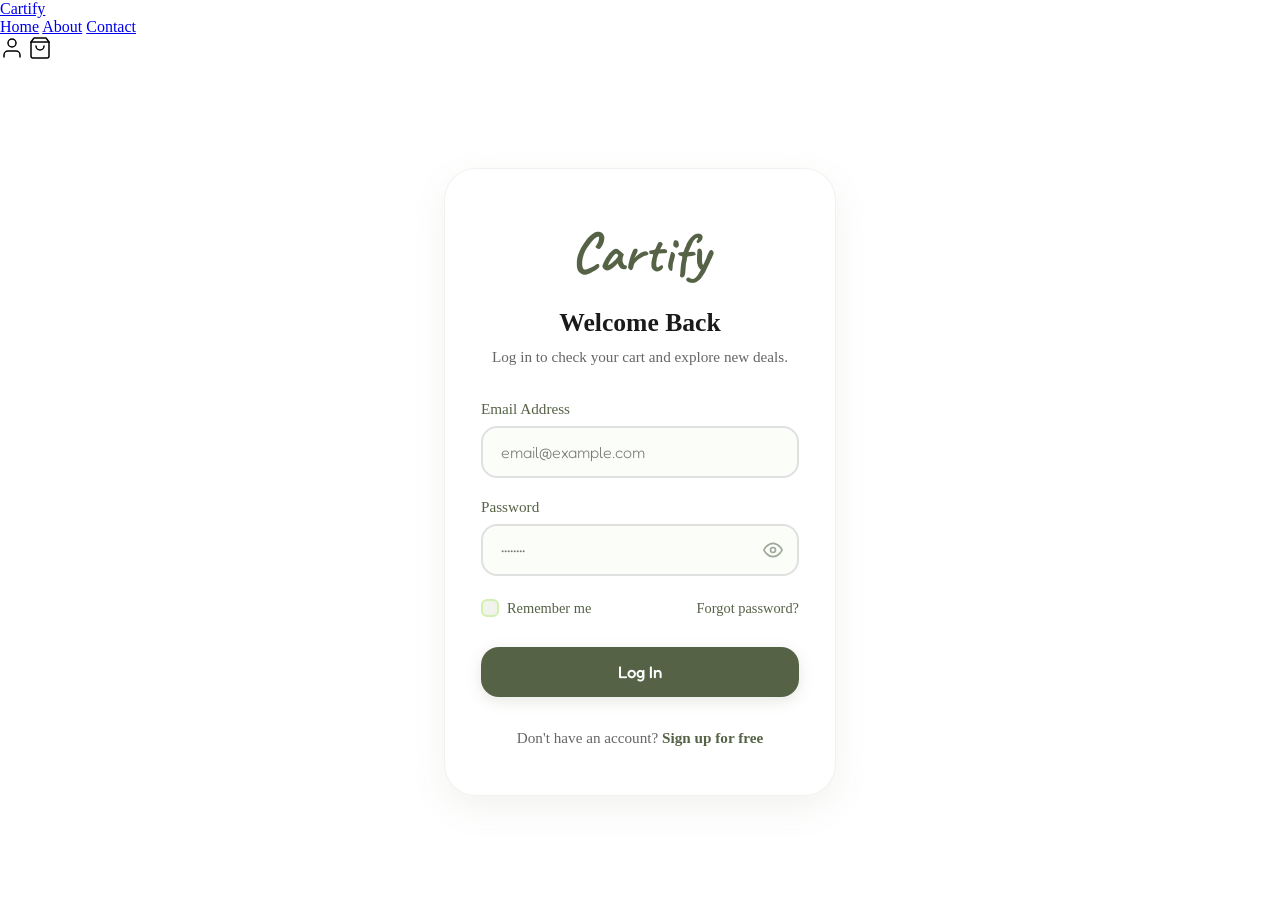
==== Login/index.html @ 8c4084c2 "login file is add" ====
<!DOCTYPE html>
<html lang="en">
<head>
    <meta charset="UTF-8">
    <meta name="viewport" content="width=device-width, initial-scale=1.0">
    <title>Login - Cartify</title>
    <link rel="stylesheet" href="../header.css">
    <link rel="stylesheet" href="style.css">
</head>
<body>

<header class="header">
    <a href="../index.html" class="logo">Cartify</a>
    
    <nav class="nav-links">
        <a href="../index.html">Home</a>
        <a href="#">About</a>
        <a href="#">Contact</a>
    </nav>

    <div class="nav-icons">
        <svg width="24" height="24" viewBox="0 0 24 24" fill="none" stroke="currentColor" stroke-width="1.5" stroke-linecap="round" stroke-linejoin="round">
            <path d="M20 21v-2a4 4 0 0 0-4-4H8a4 4 0 0 0-4 4v2"></path>
            <circle cx="12" cy="7" r="4"></circle>
        </svg>
        <svg width="24" height="24" viewBox="0 0 24 24" fill="none" stroke="currentColor" stroke-width="1.5" stroke-linecap="round" stroke-linejoin="round">
            <path d="M6 2L3 6v14a2 2 0 0 0 2 2h14a2 2 0 0 0 2-2V6l-3-4z"></path>
            <line x1="3" y1="6" x2="21" y2="6"></line>
            <path d="M16 10a4 4 0 0 1-8 0"></path>
        </svg>
    </div>
</header>

    <main class="login-page-wrapper">
        <div class="auth-container">
            <div class="auth-card">
                <a href="../index.html" class="auth-logo">Cartify</a>
                
                <h1 class="auth-title">Welcome Back</h1>
                <p class="auth-subtitle">Log in to check your cart and explore new deals.</p>
                
                <form id="loginForm" class="auth-form" action="login-process.php" method="POST">
                    <div class="input-group">
                        <label for="email">Email Address</label>
                        <input type="email" id="email" name="email" placeholder="email@example.com" required autocomplete="email">
                    </div>
                    
                    <div class="input-group">
                        <label for="password">Password</label>
                        <div class="password-wrapper">
                            <input type="password" id="password" name="password" placeholder="••••••••" required autocomplete="current-password">
                            <button type="button" class="password-toggle" id="passwordToggle" aria-label="Toggle password visibility">
                                <svg class="eye-icon" width="20" height="20" viewBox="0 0 24 24" fill="none" stroke="currentColor" stroke-width="2" stroke-linecap="round" stroke-linejoin="round">
                                    <path d="M1 12s4-8 11-8 11 8 11 8-4 8-11 8-11-8-11-8z"></path>
                                    <circle cx="12" cy="12" r="3"></circle>
                                </svg>
                            </button>
                        </div>
                    </div>
                    
                    <div class="form-utilities">
                        <label class="checkbox-container">
                            <input type="checkbox" name="remember">
                            <span class="custom-checkmark"></span>
                            Remember me
                        </label>
                        <a href="#" class="forgot-link">Forgot password?</a>
                    </div>
                    
                    <button type="submit" class="submit-btn">Log In</button>
                </form>
                
                <div class="auth-footer">
                    <p>Don't have an account? <a href="../Signup/index.html">Sign up for free</a></p>
                </div>
            </div>
        </div>
    </main>

    <script>
        const passwordInput = document.getElementById('password');
        const passwordToggle = document.getElementById('passwordToggle');
        
        passwordToggle.addEventListener('click', () => {
            const isPassword = passwordInput.getAttribute('type') === 'password';
            passwordInput.setAttribute('type', isPassword ? 'text' : 'password');
            passwordToggle.classList.toggle('visible');
        });
    </script>
</body>
</html>
---- Login/style.css ----
/* --- Google Fonts Import --- */
@import url('https://fonts.googleapis.com/css2?family=Fredoka:wght@300..700&family=Caveat:wght@400..700&display=swap');

* {
    margin: 0;
    padding: 0;
    box-sizing: border-box;
}

/* Inside Login/style.css */

/* 1. Make the body a standard column layout so header sits on top */
body {
    display: flex;
    flex-direction: column;
    min-height: 100vh;
    margin: 0;
    background-color: #FFF; /* Match your page background */
}

/* 2. Push the header to take 100% full width */
.header {
    width: 100%;
    width: -webkit-fill-available;
}

/* 3. Move your centering layout rules to this wrapper container instead of 'body' */
.login-page-wrapper {
    flex: 1; /* Takes up all remaining screen height below the header */
    display: flex;
    justify-content: center;
    align-items: center;
    padding: 40px 20px;
}

.auth-container {
    width: 100%;
    max-width: 440px;
    padding: 24px;
}

.auth-card {
    background-color: #ffffff;
    border-radius: 32px;
    padding: 48px 36px;
    box-shadow: 0 12px 36px rgba(85, 98, 70, 0.08); /* Soft matching olive shadow */
    border: 1px solid rgba(85, 98, 70, 0.08);
}

/* Brand Logo (Caveat style matching header) */
.auth-logo {
    font-family: 'Caveat', cursive;
    font-size: 3.5rem;
    color: #556246; /* Brand Primary Olive */
    text-decoration: none;
    display: block;
    text-align: center;
    margin-bottom: 20px;
    font-weight: 700;
}

.auth-title {
    font-size: 1.6rem;
    font-weight: 600;
    color: #1a1a1a;
    text-align: center;
    margin-bottom: 8px;
}

.auth-subtitle {
    font-size: 0.95rem;
    font-weight: 300;
    color: #666666;
    text-align: center;
    margin-bottom: 32px;
    line-height: 1.4;
}

.auth-form {
    display: flex;
    flex-direction: column;
    gap: 20px;
}

.input-group {
    display: flex;
    flex-direction: column;
    gap: 8px;
}

.input-group label {
    font-size: 0.95rem;
    font-weight: 500;
    color: #556246;
}

.input-group input {
    font-family: 'Fredoka', sans-serif;
    font-weight: 300;
    font-size: 1rem;
    padding: 14px 18px;
    border: 2px solid #e0e0e0;
    border-radius: 16px;
    outline: none;
    background-color: #fafdf8;
    transition: border-color 0.2s ease, background-color 0.2s ease;
    width: 100%;
}

.input-group input:focus {
    border-color: #556246;
    background-color: #ffffff;
}

/* Password eye container adjustments */
.password-wrapper {
    position: relative;
    width: 100%;
}

.password-toggle {
    position: absolute;
    right: 16px;
    top: 50%;
    transform: translateY(-50%);
    background: none;
    border: none;
    cursor: pointer;
    color: #a0a899;
    display: flex;
    align-items: center;
    justify-content: center;
    transition: color 0.2s ease;
}

.password-toggle:hover,
.password-toggle.visible {
    color: #556246;
}

/* Custom Checkbox Design */
.form-utilities {
    display: flex;
    justify-content: space-between;
    align-items: center;
    font-size: 0.9rem;
    margin-top: 4px;
}

.checkbox-container {
    display: flex;
    align-items: center;
    position: relative;
    padding-left: 26px;
    cursor: pointer;
    user-select: none;
    color: #556246;
    font-weight: 400;
}

.checkbox-container input {
    position: absolute;
    opacity: 0;
    cursor: pointer;
    height: 0;
    width: 0;
}

.custom-checkmark {
    position: absolute;
    top: 50%;
    left: 0;
    transform: translateY(-50%);
    height: 18px;
    width: 18px;
    background-color: #f0f4ec;
    border: 2px solid #d2f0b0;
    border-radius: 6px;
    transition: background-color 0.2s ease, border-color 0.2s ease;
}

.checkbox-container:hover input ~ .custom-checkmark {
    border-color: #556246;
}

.checkbox-container input:checked ~ .custom-checkmark {
    background-color: #556246;
    border-color: #556246;
}

.custom-checkmark:after {
    content: "";
    position: absolute;
    display: none;
}

.checkbox-container input:checked ~ .custom-checkmark:after {
    display: block;
}

.checkbox-container .custom-checkmark:after {
    left: 5px;
    top: 2px;
    width: 4px;
    height: 8px;
    border: solid white;
    border-width: 0 2px 2px 0;
    transform: rotate(45deg);
}

.forgot-link {
    color: #556246;
    text-decoration: none;
    font-weight: 500;
    transition: opacity 0.2s;
}

.forgot-link:hover {
    text-decoration: underline;
}

/* Primary Form Action Button */
.submit-btn {
    font-family: 'Fredoka', sans-serif;
    font-size: 1.05rem;
    font-weight: 500;
    background-color: #556246;
    color: #ffffff;
    border: none;
    padding: 15px;
    border-radius: 18px;
    cursor: pointer;
    box-shadow: 0 4px 15px rgba(85, 98, 70, 0.15);
    transition: background-color 0.2s, transform 0.2s;
    margin-top: 10px;
}

.submit-btn:hover {
    background-color: #424d36;
    transform: translateY(-2px);
}

.submit-btn:active {
    transform: translateY(0);
}

/* Form Redirect Footer */
.auth-footer {
    margin-top: 32px;
    text-align: center;
    font-size: 0.95rem;
    color: #666666;
}

.auth-footer a {
    color: #556246;
    text-decoration: none;
    font-weight: 600;
    transition: opacity 0.2s;
}

.auth-footer a:hover {
    text-decoration: underline;
}

/* Mobile Responsiveness */
@media (max-width: 480px) {
    .auth-card {
        padding: 36px 24px;
        border-radius: 24px;
    }
}
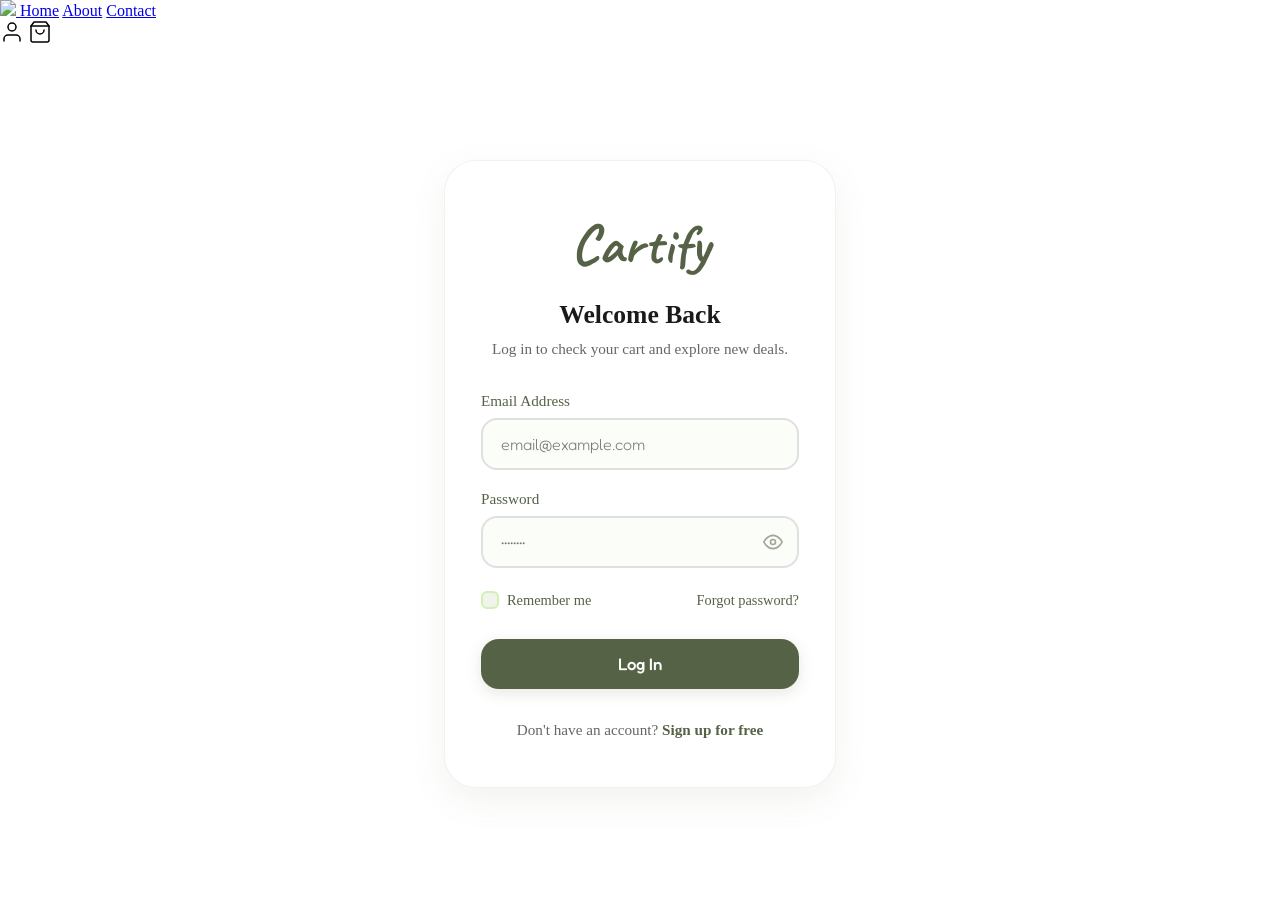
==== commit 54d24523: "Logo is linked to different pages" ====
--- a/Login/index.html
+++ b/Login/index.html
@@ -10,7 +10,7 @@
 <body>
 
 <header class="header">
-    <a href="../index.html" class="logo">Cartify</a>
+    <a href="../index.html" class="logo"><img src="../assets/logo.png></a>
     
     <nav class="nav-links">
         <a href="../index.html">Home</a>
@@ -88,4 +88,4 @@
         });
     </script>
 </body>
-</html>+</html>
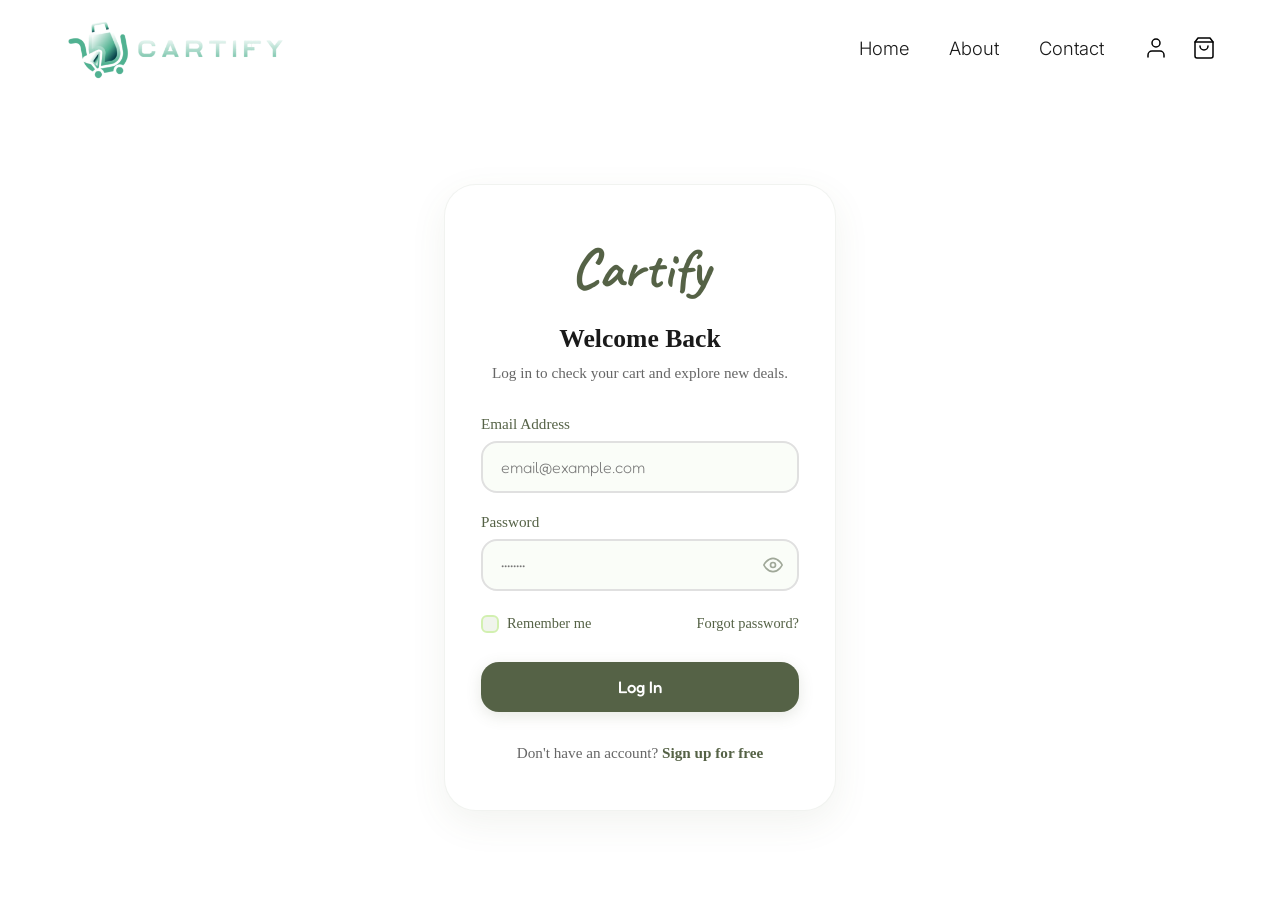
==== commit a781455b: "Fix logo image tag in Login/index.html Corrected the logo image tag in the header section." ====
--- a/Login/index.html
+++ b/Login/index.html
@@ -10,7 +10,7 @@
 <body>
 
 <header class="header">
-    <a href="../index.html" class="logo"><img src="../assets/logo.png></a>
+    <img src="../assets/logo.png" height=65px alt="logo" >
     
     <nav class="nav-links">
         <a href="../index.html">Home</a>
--- a/header.css
+++ b/header.css
@@ -0,0 +1,216 @@
+/* header.css */
+
+/* Fonts required specifically for the header */
+@import url('https://fonts.googleapis.com/css2?family=Inter:wght@300;400;500&family=Just+Another+Hand&display=swap');
+
+/* Reset rules for the header elements */
+.header * {
+    margin: 0;
+    padding: 0;
+    box-sizing: border-box;
+}
+
+/* Header & Navigation Styling */
+.header {
+    display: flex;
+    align-items: center; 
+    padding: 15px 5%;
+    max-width: 1440px;
+    margin: 0 auto;
+    background-color: #ffffff; /* Prevents transparency issues */
+}
+
+.logo {
+    font-family: 'Just Another Hand', cursive;
+    font-size: 3.5rem;
+    color: #5D6247;
+    text-decoration: none;
+    line-height: 1;
+}
+/* --- Expandable Search Bar CSS --- */
+.search-container {
+    display: flex;
+    align-items: center;
+    position: relative;
+}
+
+/* The search bar is hidden and collapsed by default */
+.search-input-wrapper {
+    display: flex;
+    align-items: center;
+    width: 0;
+    overflow: hidden;
+    transition: width 0.4s cubic-bezier(0.4, 0, 0.2, 1), padding 0.3s ease;
+    background-color: #fafdf8;
+    border-radius: 50px;
+    padding: 0;
+}
+
+/* Active class applied via JS to slide the search bar open */
+.search-input-wrapper.active {
+    width: 280px;
+    padding: 6px 16px;
+    border: 2px solid #5D6247;
+    margin-right: 10px;
+}
+
+.search-input {
+    border: none;
+    background: transparent;
+    outline: none;
+    font-size: 0.95rem;
+    font-family: 'Inter', sans-serif;
+    width: 100%;
+    color: #1a1a1a;
+}
+
+.search-btn {
+    background: none;
+    border: none;
+    cursor: pointer;
+    color: #5D6247;
+    display: flex;
+    align-items: center;
+    justify-content: center;
+    padding: 8px;
+    border-radius: 50%;
+    transition: background-color 0.2s, transform 0.2s;
+}
+
+.search-btn:hover {
+    background-color: rgba(93, 98, 71, 0.08);
+    transform: scale(1.05);
+}
+
+.search-btn svg {
+    width: 22px;
+    height: 22px;
+    fill: none;
+    stroke: currentColor;
+    stroke-width: 2.5;
+    stroke-linecap: round;
+    stroke-linejoin: round;
+}
+
+.nav-links {
+    display: flex;
+    gap: 40px;
+    margin-left: auto;   /* Pushes menu links to the right */
+    margin-right: 40px;  /* Adds gap between menus and icons */
+}
+
+.nav-links a {
+    font-family: 'Inter', sans-serif;
+    font-size: 1.15rem;
+    font-weight: 300;
+    color: #1a1a1a;
+    text-decoration: none;
+    transition: color 0.2s ease;
+}
+
+.nav-links a:hover {
+    color: #5D6247;
+}
+
+.nav-icons {
+    display: flex;
+    gap: 24px;
+    align-items: center;
+}
+
+.nav-icons svg {
+    cursor: pointer;
+    transition: stroke 0.2s ease;
+}
+
+.nav-icons svg:hover {
+    stroke: #5D6247;
+}
+/* --- User Dropdown Styles --- */
+
+.user-dropdown {
+    position: relative;
+    display: inline-block;
+    cursor: pointer;
+}
+
+.dropdown-trigger {
+    font-family: 'Inter', sans-serif;
+    font-size: 1.15rem;
+    font-weight: 500;
+    color: #1a1a1a;
+    display: flex;
+    align-items: center;
+    gap: 6px;
+    user-select: none;
+}
+
+/* --- Restructured User Dropdown Styles --- */
+
+.user-dropdown {
+    position: relative !important;
+    display: inline-block !important;
+    cursor: pointer;
+}
+
+.dropdown-trigger {
+    font-family: 'Inter', sans-serif;
+    font-size: 1.15rem;
+    font-weight: 500;
+    color: #1a1a1a;
+    display: inline-flex !important;
+    align-items: center;
+    gap: 6px;
+    user-select: none;
+    text-decoration: none !important; /* Prevents underlines */
+}
+
+/* Dropdown Menu Box */
+.dropdown-content {
+    display: none !important; /* Hidden by default */
+    position: absolute !important;
+    right: 0 !important;
+    top: 100% !important;
+    margin-top: 10px !important;
+    background-color: #ffffff !important;
+    min-width: 180px !important;
+    border-radius: 16px !important;
+    padding: 12px 0 !important;
+    box-shadow: 0 12px 36px rgba(0, 0, 0, 0.15) !important;
+    border: 1px solid rgba(85, 98, 70, 0.15) !important;
+    z-index: 99999 !important; /* Forces it to stay on top of the hero image and page text */
+}
+
+/* Individual links inside the dropdown */
+.dropdown-content a {
+    color: #1a1a1a !important;
+    padding: 10px 20px !important;
+    text-decoration: none !important; /* Removes default underline */
+    display: block !important;
+    font-family: 'Inter', sans-serif !important;
+    font-size: 1rem !important;
+    font-weight: 400 !important;
+    text-align: left !important;
+    transition: background-color 0.2s ease, color 0.2s ease !important;
+}
+
+/* Hover over menu options */
+.dropdown-content a:hover {
+    background-color: #f5f7f3 !important;
+    color: #5D6247 !important;
+}
+
+/* Display the dropdown when hovering over the parent */
+.user-dropdown:hover .dropdown-content {
+    display: block !important;
+}
+
+/* Create an invisible bridge to make hovering smooth */
+.user-dropdown::after {
+    content: '';
+    position: absolute;
+    left: 0;
+    right: 0;
+    bottom: -15px;
+    height: 15px;
+}
